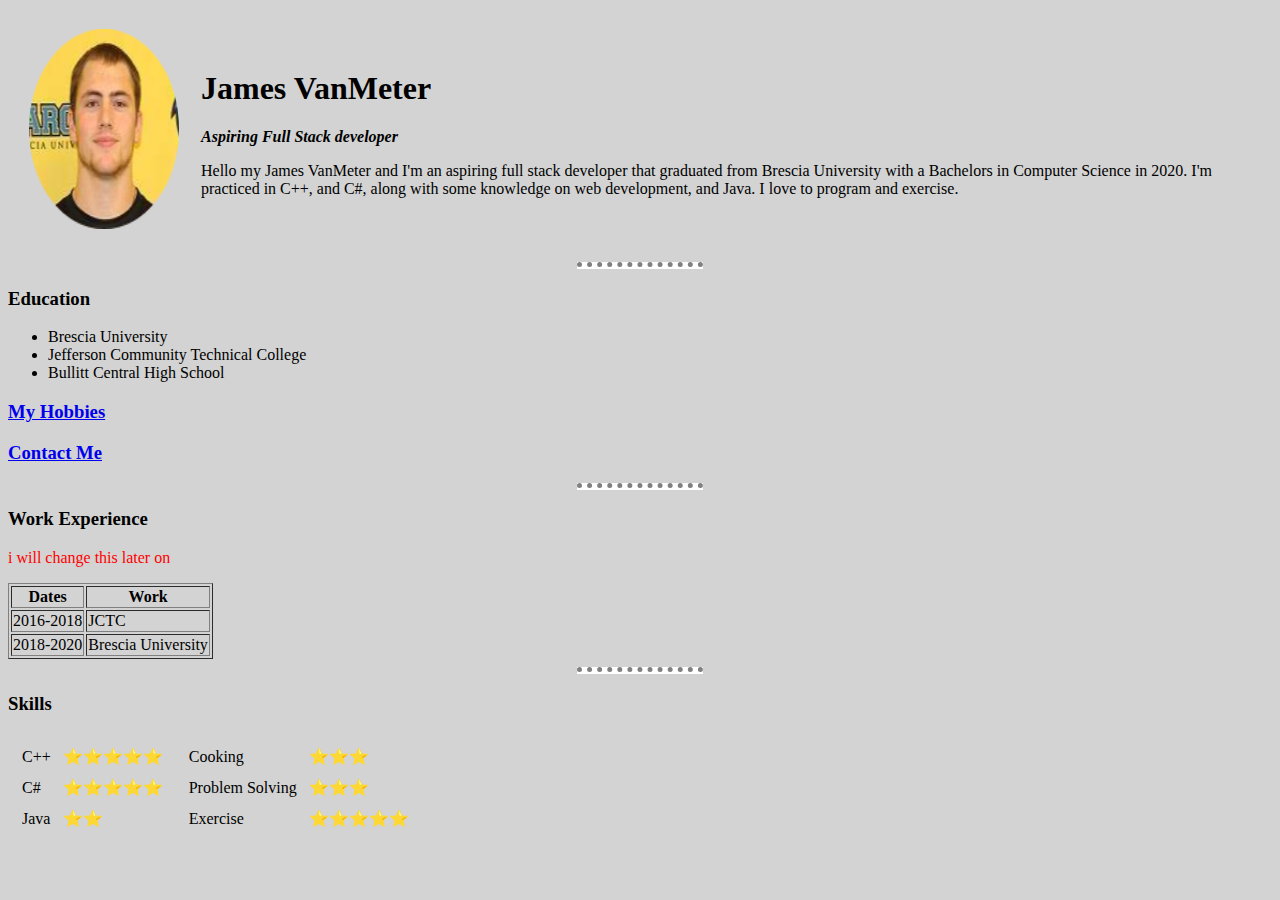
==== index.html @ faca7f40 "Update index.html" ====
<!DOCTYPE html>
<html>
    <head>
        <meta charset="utf-8">
        <title>James Personal Site</title>

        <style>
            body{
                background-color: lightgray;
            }
            hr{
                background-color: white;
                border: none;
                border-top: dotted;
                border-width: 5px;
                height: 2px;
                width: 10%;
            }
        </style>
    </head>
    <body>
        <table cellspacing="20">
            <tr>
                <td> <img src="MyPic.png" alt="James Profile Pic" width="150" height="200"> </td>
                <td> 
                    <h1>James VanMeter</h1>
                    <p><em><strong>Aspiring Full Stack developer</strong></em></p>
                    <p>Hello my James VanMeter and I'm an aspiring full stack developer that graduated from Brescia University with a Bachelors in Computer 
                        Science in 2020. I'm practiced in C++, and C#, along with some knowledge on web development, and Java. I love to program and 
                        exercise.</p>
                </td>
            </tr>
        </table>
       
        <hr>
        <h3>Education</h3>
        <ul>
            <li>Brescia University</li> 
            <li>Jefferson Community Technical College</li>
            <li>Bullitt Central High School</li>
        </ul>
       <h3><a href="hobbies.html">My Hobbies</a></h3>
       <h3><a href="contactInfo.html">Contact Me</a></h3>
       <hr>
       <h3>Work Experience</h3>
       <p style="color: red;">i will change this later on</p>
       <table border="1"> <!-- remember that the border is deprecated code we can use css for this -->
           <thead>
               <tr>
               <th>Dates</th>
               <th>Work</th>
               </tr>
           </thead>
           <tbody>
               <tr>
                   <td>2016-2018</td>
                   <td>JCTC</td>
               </tr>
               <tr>
                   <td>2018-2020</td>
                   <td>Brescia University</td>
               </tr>
           </tbody>
       </table>
       <hr>
       <h3>Skills</h3>
       <!-- this isn't really preferred because it hard to read the nested table -->
       <table>
           <tr>
              <td>
                  <table cellspacing="10">
                      <tr>
                          <td>C++</td>
                          <td>⭐⭐⭐⭐⭐</td>
                      </tr>
                      <tr>
                          <td>C#</td>
                          <td>⭐⭐⭐⭐⭐</td>
                      </tr>
                          <td>Java</td>
                          <td>⭐⭐</td>
                      <tr>

                      </tr>

                  </table>
              </td>
              <td>
                  <table cellspacing="10">
                    <tr>
                        <td>Cooking</td>
                        <td>⭐⭐⭐</td>
                    </tr>
                    <tr>
                        <td>Problem Solving</td>
                        <td>⭐⭐⭐</td>
                    </tr>
                        <td>Exercise</td>
                        <td>⭐⭐⭐⭐⭐</td>
                    <tr>

                    </tr>
                  </table>
              </td>
           </tr>
       </table>
    </body>
</html>
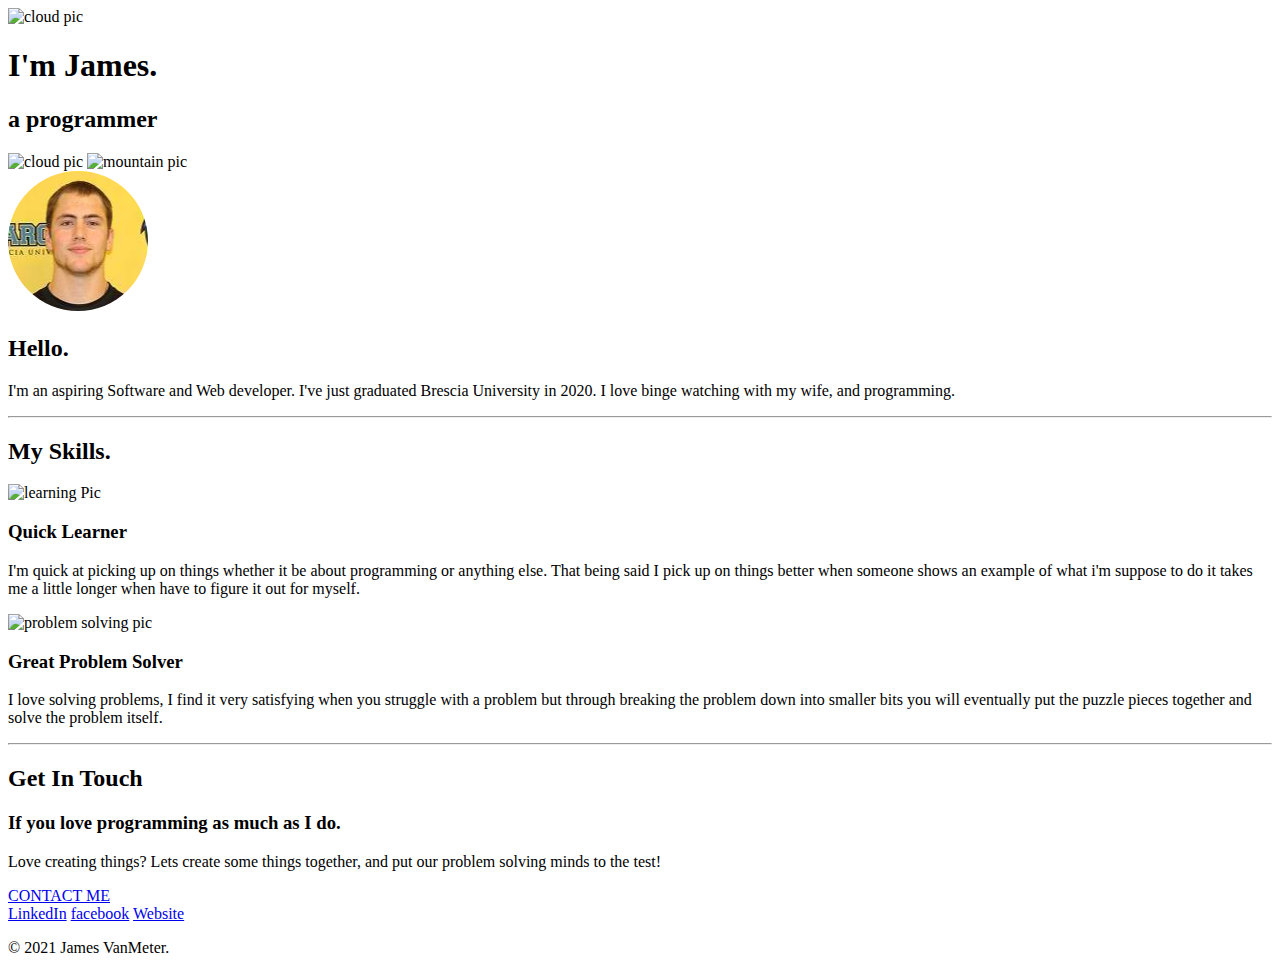
==== commit e32e994e: "Update index.html" ====
--- a/index.html
+++ b/index.html
@@ -1,108 +1,63 @@
 <!DOCTYPE html>
+
 <html>
     <head>
         <meta charset="utf-8">
-        <title>James Personal Site</title>
-
-        <style>
-            body{
-                background-color: lightgray;
-            }
-            hr{
-                background-color: white;
-                border: none;
-                border-top: dotted;
-                border-width: 5px;
-                height: 2px;
-                width: 10%;
-            }
-        </style>
+        <title>James VanMeter</title>
+        <link rel="stylesheet" href="css/styles.css">
+        <link rel="icon" href="favicon.ico">
+        <link href="https://fonts.googleapis.com/css2?family=Merriweather&family=Montserrat:wght@500&family=Sacramento&display=swap" rel="stylesheet">
     </head>
     <body>
-        <table cellspacing="20">
-            <tr>
-                <td> <img src="MyPic.png" alt="James Profile Pic" width="150" height="200"> </td>
-                <td> 
-                    <h1>James VanMeter</h1>
-                    <p><em><strong>Aspiring Full Stack developer</strong></em></p>
-                    <p>Hello my James VanMeter and I'm an aspiring full stack developer that graduated from Brescia University with a Bachelors in Computer 
-                        Science in 2020. I'm practiced in C++, and C#, along with some knowledge on web development, and Java. I love to program and 
-                        exercise.</p>
-                </td>
-            </tr>
-        </table>
-       
-        <hr>
-        <h3>Education</h3>
-        <ul>
-            <li>Brescia University</li> 
-            <li>Jefferson Community Technical College</li>
-            <li>Bullitt Central High School</li>
-        </ul>
-       <h3><a href="hobbies.html">My Hobbies</a></h3>
-       <h3><a href="contactInfo.html">Contact Me</a></h3>
-       <hr>
-       <h3>Work Experience</h3>
-       <p style="color: red;">i will change this later on</p>
-       <table border="1"> <!-- remember that the border is deprecated code we can use css for this -->
-           <thead>
-               <tr>
-               <th>Dates</th>
-               <th>Work</th>
-               </tr>
-           </thead>
-           <tbody>
-               <tr>
-                   <td>2016-2018</td>
-                   <td>JCTC</td>
-               </tr>
-               <tr>
-                   <td>2018-2020</td>
-                   <td>Brescia University</td>
-               </tr>
-           </tbody>
-       </table>
-       <hr>
-       <h3>Skills</h3>
-       <!-- this isn't really preferred because it hard to read the nested table -->
-       <table>
-           <tr>
-              <td>
-                  <table cellspacing="10">
-                      <tr>
-                          <td>C++</td>
-                          <td>⭐⭐⭐⭐⭐</td>
-                      </tr>
-                      <tr>
-                          <td>C#</td>
-                          <td>⭐⭐⭐⭐⭐</td>
-                      </tr>
-                          <td>Java</td>
-                          <td>⭐⭐</td>
-                      <tr>
-
-                      </tr>
-
-                  </table>
-              </td>
-              <td>
-                  <table cellspacing="10">
-                    <tr>
-                        <td>Cooking</td>
-                        <td>⭐⭐⭐</td>
-                    </tr>
-                    <tr>
-                        <td>Problem Solving</td>
-                        <td>⭐⭐⭐</td>
-                    </tr>
-                        <td>Exercise</td>
-                        <td>⭐⭐⭐⭐⭐</td>
-                    <tr>
-
-                    </tr>
-                  </table>
-              </td>
-           </tr>
-       </table>
+        <div class="topContainer">
+            <img src="CSS/CSS - My Site Images/cloud.png" alt="cloud pic" class="topCloud">
+            <h1>I'm James.</h1>
+            <h2 class="Bio">a programmer</h2>
+            <img src="CSS/CSS - My Site Images/cloud.png" alt="cloud pic" class="bottomCloud">
+            <img src="CSS/CSS - My Site Images/mountain.png" alt="mountain pic">
+        </div>
+        <div class="middle-container">
+            <div class="profile">
+              <img src="MyPic.png" alt="James Pic">
+              <h2>Hello.</h2>
+              <p class="intro">I'm an aspiring Software and Web developer. I've just graduated Brescia University in 2020. I love binge watching with my wife, and programming.</p>
+            </div>
+            <hr>
+            <div class="skills">
+              <h2>My Skills.</h2>
+              <div class="skill-row">
+                <img class="learning" src="learning Pic.webp" alt="learning Pic">
+                <h3>Quick Learner</h3>
+                <p>I'm quick at picking up on things whether it be about programming or anything else. That being said I pick up on things better 
+                  when someone shows an example of what i'm suppose to do it takes me a little longer when have to figure it out for myself.
+                </p>
+              </div>
+              <div class="skill-row">
+                <img class="problemSolving" src="problem solving pic.webp" alt="problem solving pic">
+                <h3>Great Problem Solver</h3>
+                <p>I love solving problems, I find it very satisfying when you struggle with a problem but through breaking the problem down into
+                  smaller bits you will eventually put the puzzle pieces together and solve the problem itself.
+                </p>
+              </div>
+            </div>
+            <hr>
+            <div class="contact-me">
+              <h2>Get In Touch</h2>
+              <h3>If you love programming as much as I do.</h3>
+              <p class="contact-message">Love creating things? Lets create some things together, and put our problem solving minds to the test!</p>
+              <div class="my-button">
+              <a class="btn" href="mailto:jamesvanmeter1219@gmail.com">CONTACT ME</a>
+              </div>
+            </div>
+          </div>
+          
+          
+          <div class="bottom-container">
+            <a class="footer-link" href="https://www.linkedin.com/">LinkedIn</a>
+            <a class="footer-link" href="https://facebook.com/">facebook</a>
+            <a class="footer-link" href="https://www.appbrewery.co/">Website</a>
+            <p class="copyright">© 2021 James VanMeter.</p>
+          </div>
+          
     </body>
 </html>
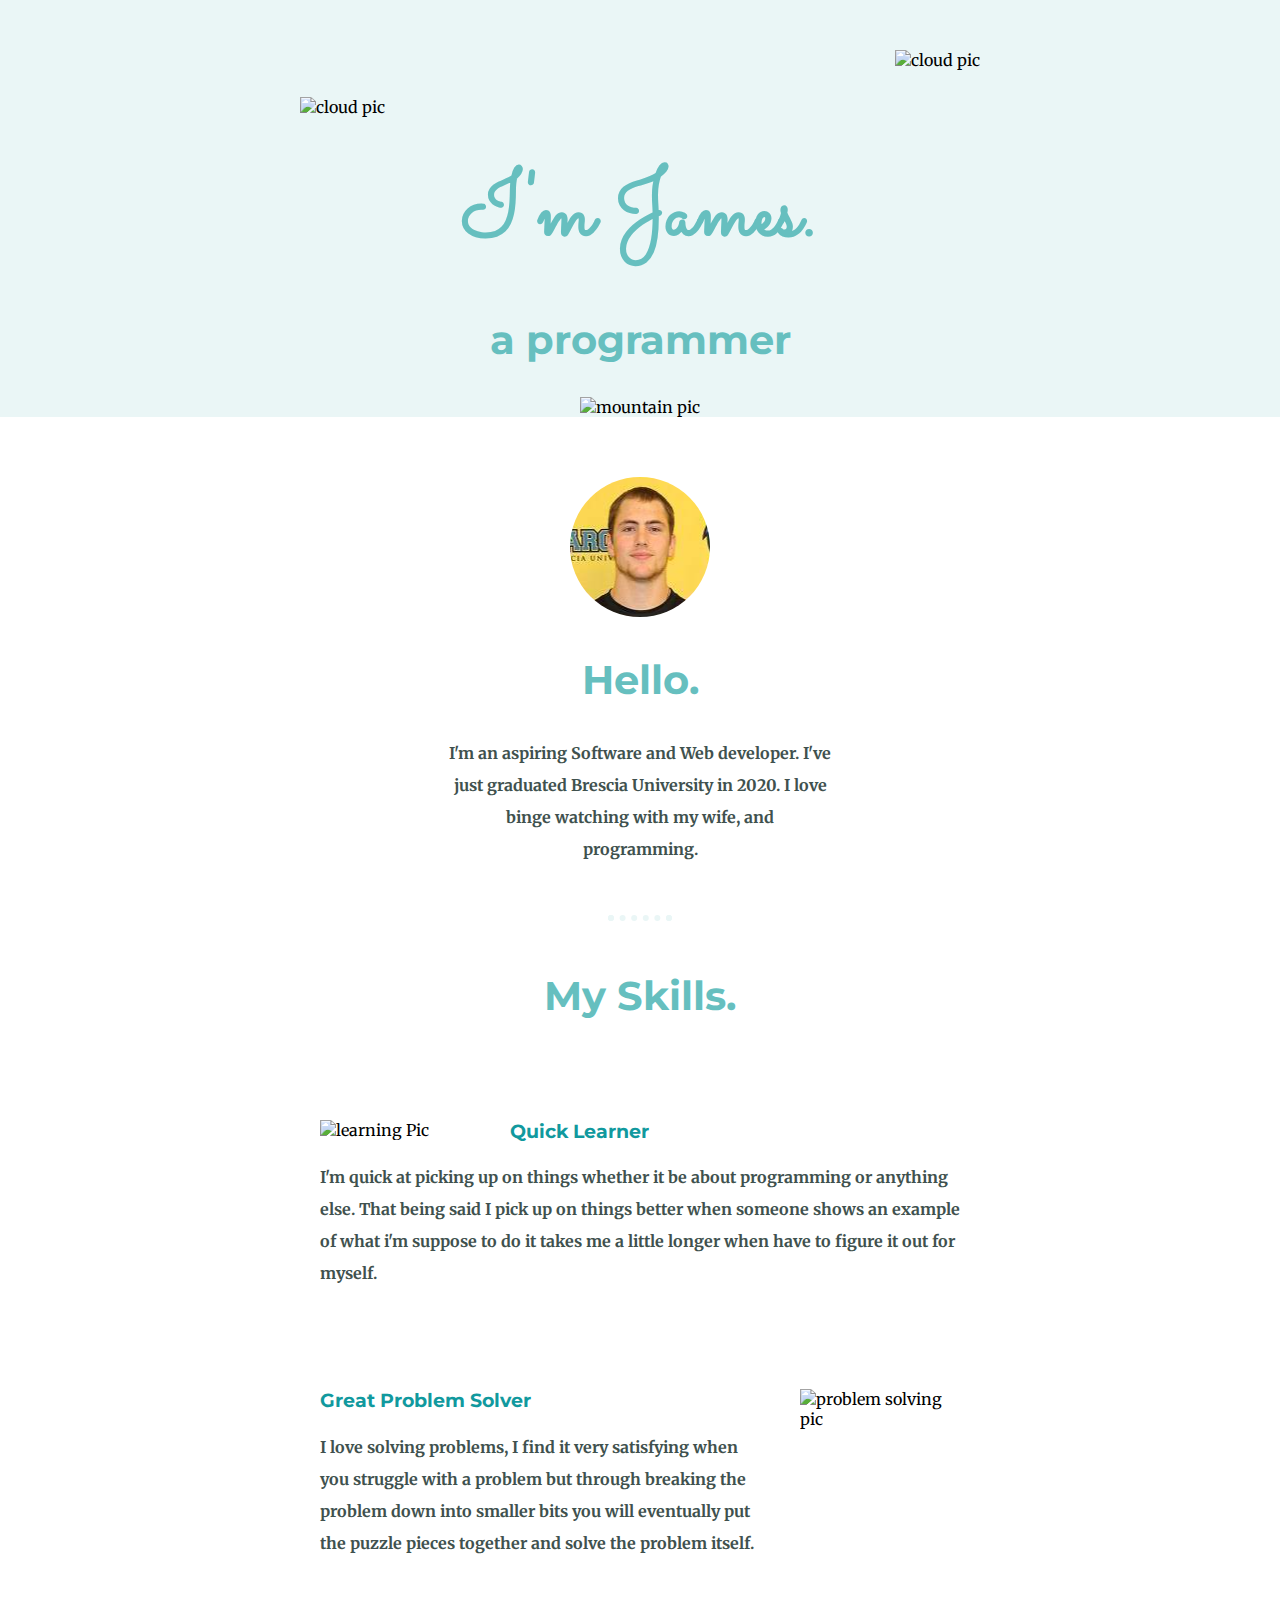
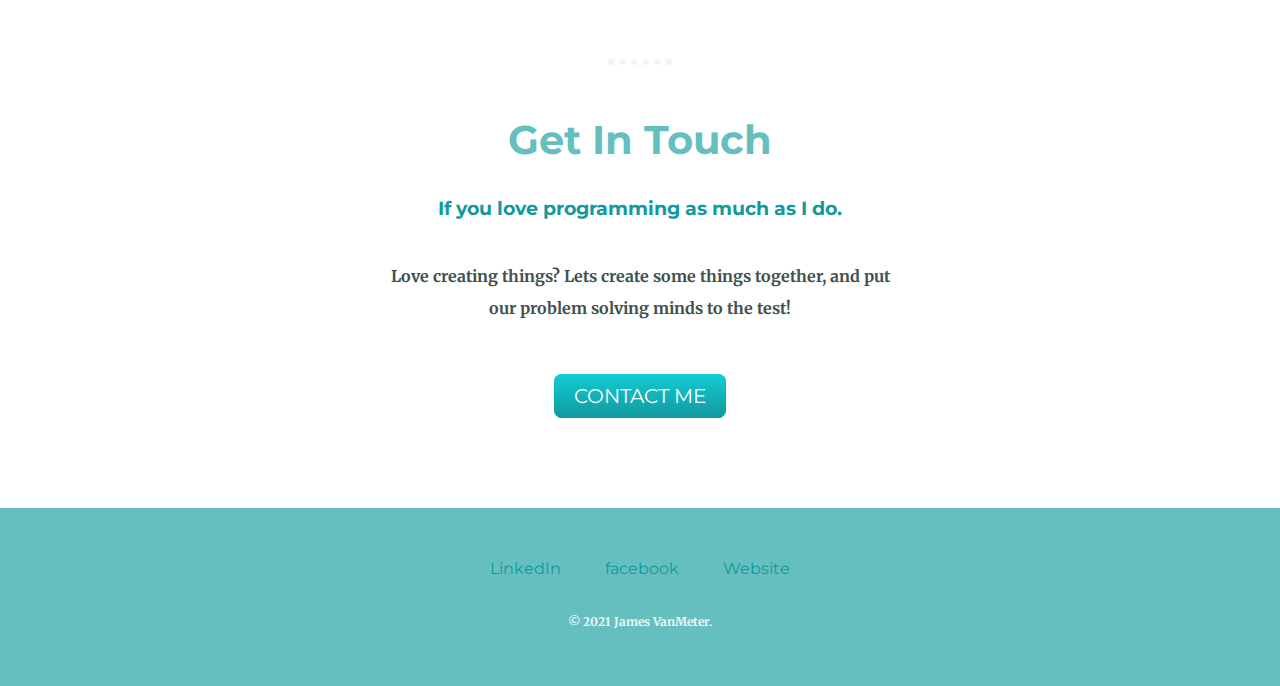
==== commit 0d2b2573: "Update index.html" ====
--- a/index.html
+++ b/index.html
@@ -1,10 +1,10 @@
 <!DOCTYPE html>
-
+<!-- CV site -->
 <html>
     <head>
         <meta charset="utf-8">
         <title>James VanMeter</title>
-        <link rel="stylesheet" href="css/styles.css">
+        <link rel="stylesheet" href="CSS/styles.css">
         <link rel="icon" href="favicon.ico">
         <link href="https://fonts.googleapis.com/css2?family=Merriweather&family=Montserrat:wght@500&family=Sacramento&display=swap" rel="stylesheet">
     </head>
--- a/CSS/styles.css
+++ b/CSS/styles.css
@@ -0,0 +1,152 @@
+body{
+  margin: 0px;
+  text-align: center;
+  font-family: 'Merriweather', serif;
+}
+
+h1{
+  font-size: 5.625rem;
+  margin: 3.125rem auto 0 auto;
+  font-family: 'Sacramento', sans-serif;  
+  color: #66BFBF;
+}
+
+h2{
+  font-family: 'Montserrat', sans-serif;
+  font-size: 2.5rem;
+  color: #66BFBF;
+}
+
+h3{
+  font-family: 'Montserrat', sans-serif;
+  color: #11999E;
+}
+
+a{
+  color: #11999E;
+  font-family: 'Montserrat', sans-serif;
+  margin: 10px 20px;
+  text-decoration: none;
+}
+
+a:hover{
+  color: #EAF6F6;
+}
+
+p{
+  color: #40514E;
+  font-weight: bold;
+  line-height: 2;
+}
+
+hr{
+  /*this looks a lot better then the way it was done before*/
+  border: dotted #EAF6F6 6px;
+  border-bottom: none;
+  width: 4%;
+  margin: 50px auto;
+}
+
+
+/*----------------------------------class selectors------------------------------*/
+.bio{
+  font-family: 'Montserrat', sans-serif;
+  font-size: 2.5rem;
+  color: #66BFBF;
+  font-weight: normal;
+  margin-top: 4.15rem;
+}
+
+.topContainer{
+  background-color:#eaf6f6;
+  position: relative;
+  padding-top: 100px;
+  margin-bottom: 3.75rem;
+   
+}
+
+.topCloud{
+  position: absolute;
+  top: 50px;
+  right: 300px;
+}
+
+.bottomCloud{
+  position: absolute;
+  left: 300px;
+  bottom: 300px; 
+}
+
+.skill-row{
+  width: 50%;
+  margin: 100px auto;
+  text-align: left;
+}
+
+.learning{
+  float: left;
+  width: 25%;
+  margin-right: 30px;
+}
+
+.problemSolving{
+  float: right;
+  width: 25%;
+  margin-left: 30px;
+  height: 13rem;
+}
+.btn {
+  background: #11cdd4;
+  background-image: -webkit-linear-gradient(top, #11cdd4, #11999e);
+  background-image: -moz-linear-gradient(top, #11cdd4, #11999e);
+  background-image: -ms-linear-gradient(top, #11cdd4, #11999e);
+  background-image: -o-linear-gradient(top, #11cdd4, #11999e);
+  background-image: linear-gradient(to bottom, #11cdd4, #11999e);
+  -webkit-border-radius: 8;
+  -moz-border-radius: 8;
+  border-radius: 8px;
+  font-family: 'Montserrat', sans-serif;
+  color: #ffffff;
+  font-size: 20px;
+  padding: 10px 20px 10px 20px;
+  text-decoration: none;
+}
+
+.btn:hover {
+  background: #30e3cb;
+  background-image: -webkit-linear-gradient(top, #30e3cb, #2bc4ad);
+  background-image: -moz-linear-gradient(top, #30e3cb, #2bc4ad);
+  background-image: -ms-linear-gradient(top, #30e3cb, #2bc4ad);
+  background-image: -o-linear-gradient(top, #30e3cb, #2bc4ad);
+  background-image: linear-gradient(to bottom, #30e3cb, #2bc4ad);
+  text-decoration: none;
+}
+
+.bottom-container{
+  background-color: #66BFBF;
+  padding: 50px 0 20px;
+  margin-top: 100px;
+}
+
+.copyright{
+  color:  #EAF6F6;
+  font-size: 0.75rem;
+  padding: 20px 0;
+}
+
+.intro{
+  width: 30%;
+  margin: auto;
+}
+
+.contact-message{
+  width: 40%;
+  margin: 40px auto 60px;
+}
+/*
+when working with margin remeber this (im pretty sure it works the same way with the others):
+1-value: all four sides
+2-value: 1st number -> top & bottom, 2nd number -> left & right
+3-value: 1st number -> top, 2nd number -> right & left, 3rd number -> bottom
+4-value: 1st -> top, 2nd -> right, 3rd -> bottom, 4th -> left
+*/
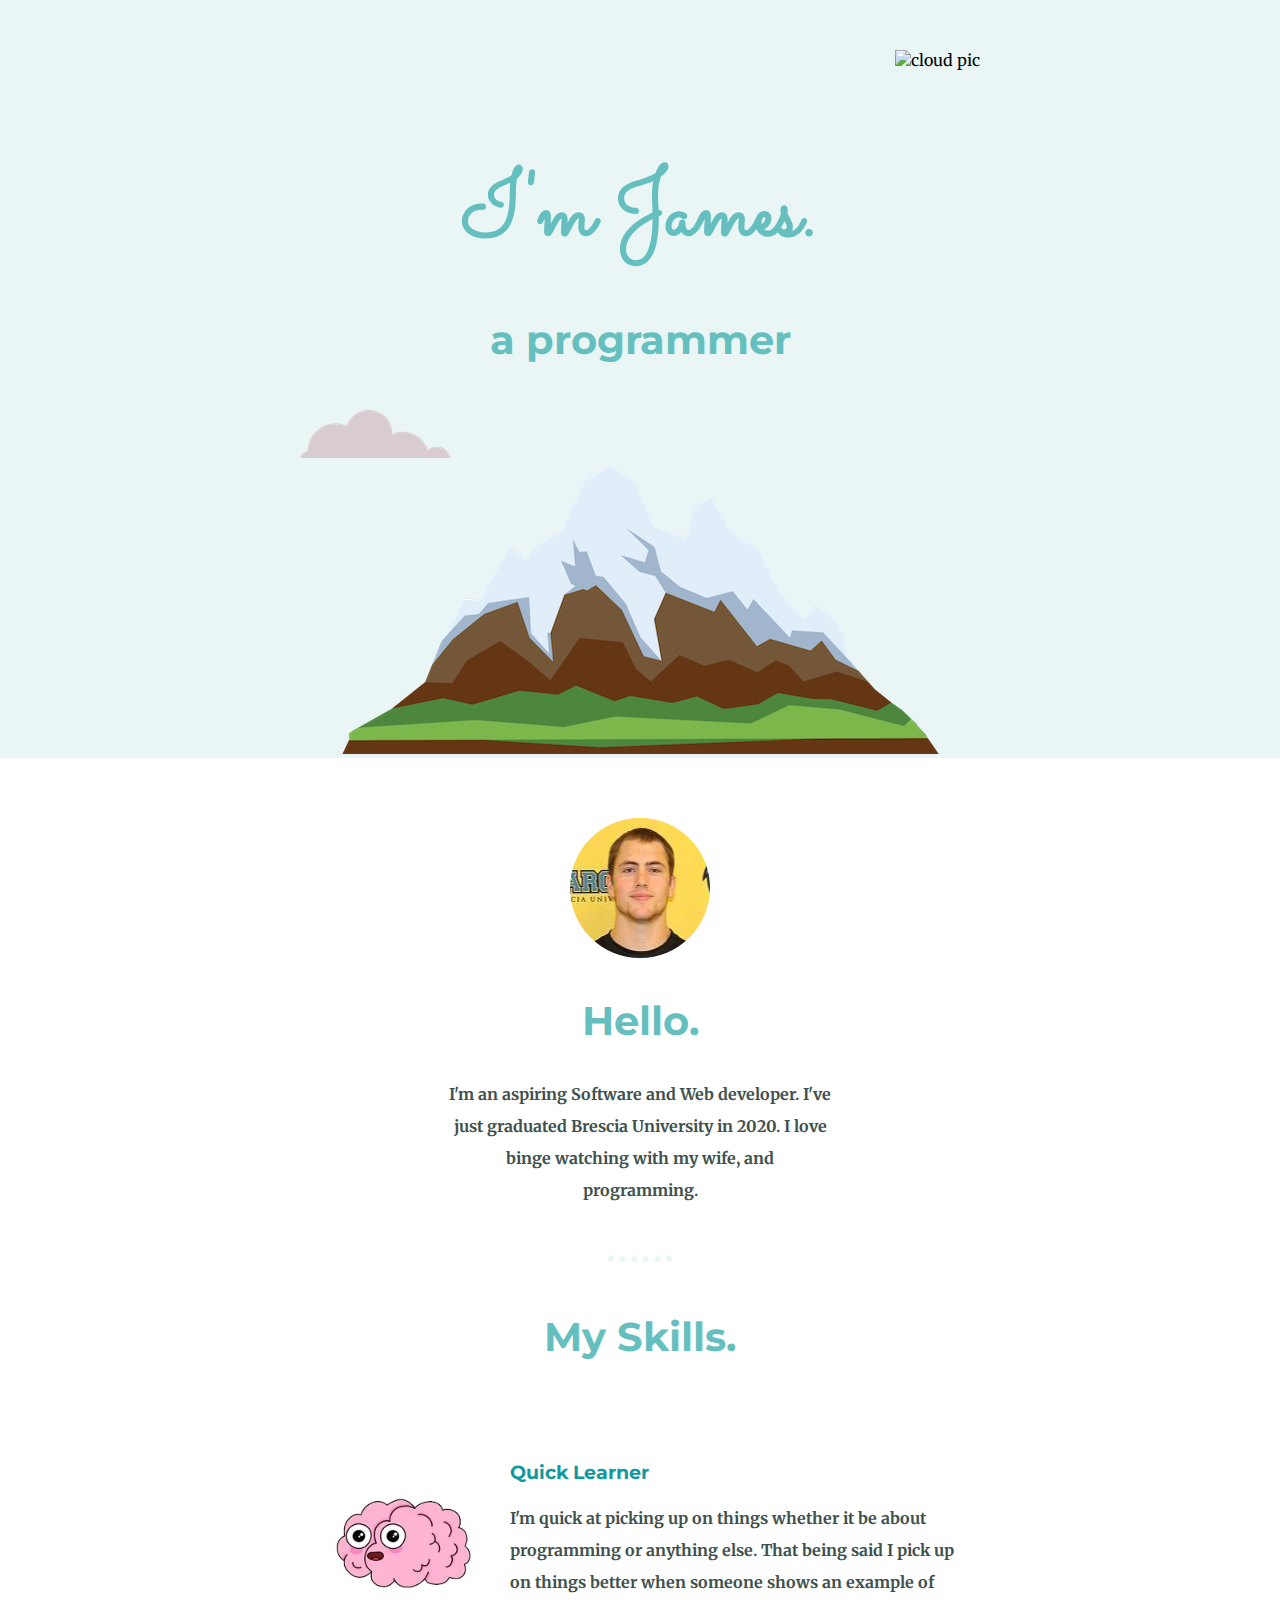
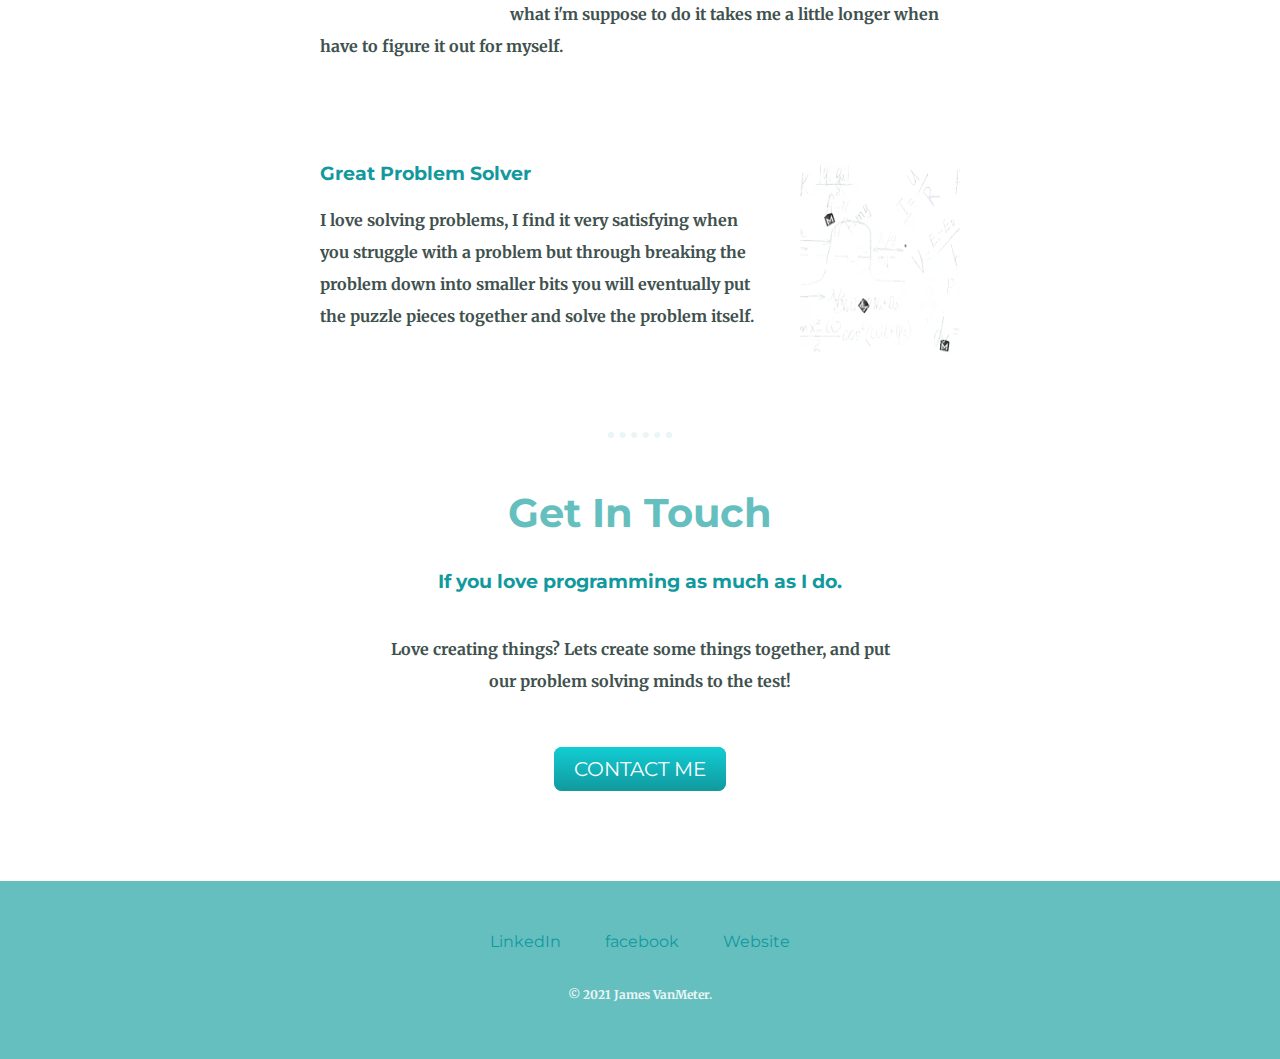
==== commit 985d2c12: "Update index.html" ====
--- a/index.html
+++ b/index.html
@@ -13,8 +13,8 @@
             <img src="CSS/CSS - My Site Images/cloud.png" alt="cloud pic" class="topCloud">
             <h1>I'm James.</h1>
             <h2 class="Bio">a programmer</h2>
-            <img src="CSS/CSS - My Site Images/cloud.png" alt="cloud pic" class="bottomCloud">
-            <img src="CSS/CSS - My Site Images/mountain.png" alt="mountain pic">
+            <img src="cloud.png" alt="cloud pic" class="bottomCloud">
+            <img src="mountain.png" alt="mountain pic">
         </div>
         <div class="middle-container">
             <div class="profile">
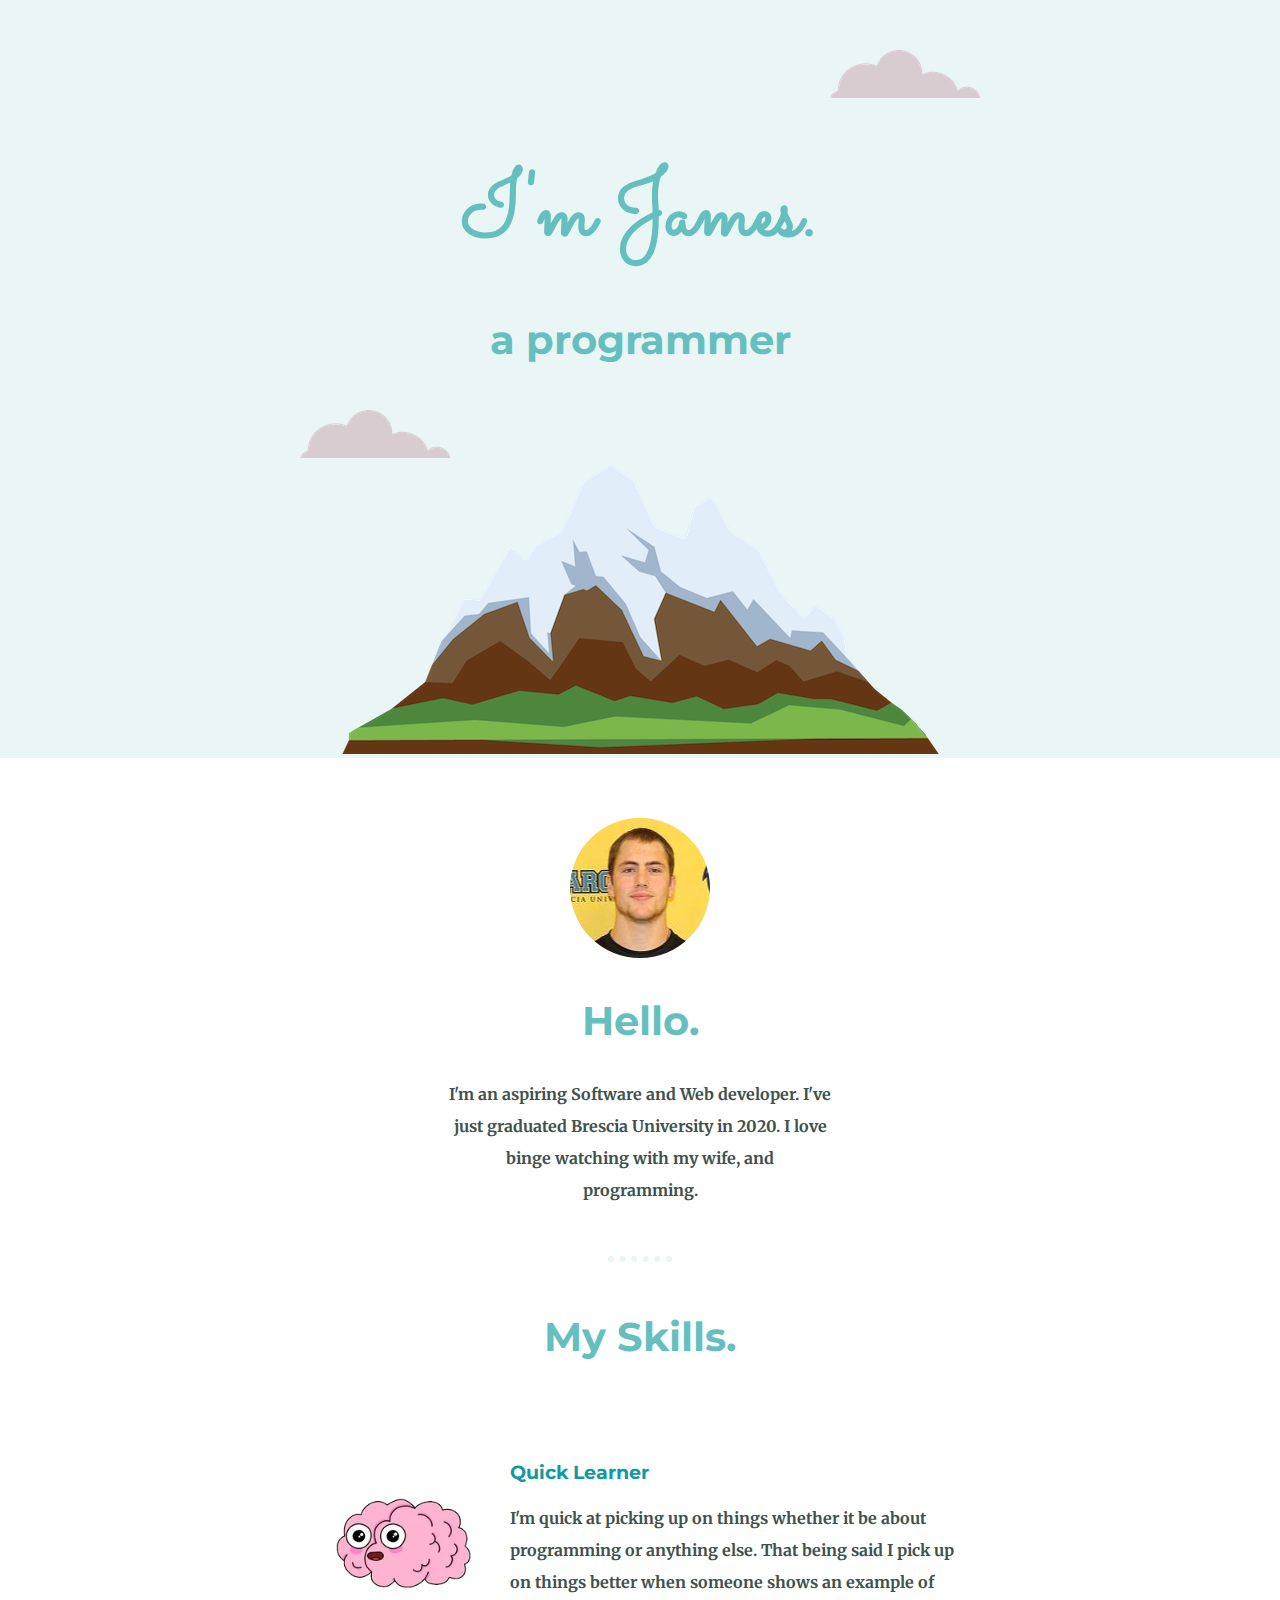
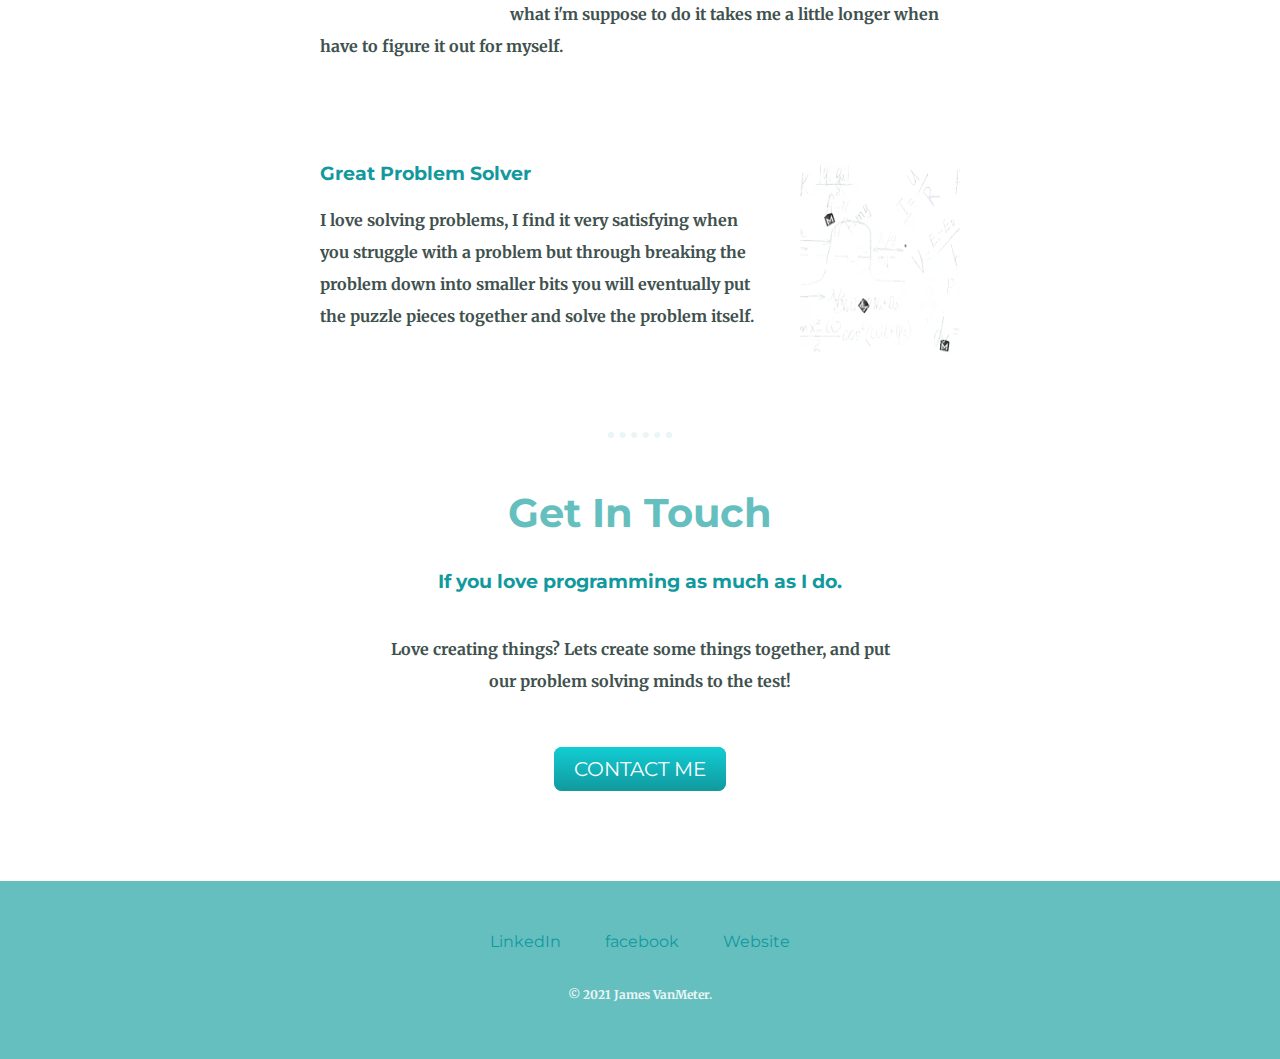
==== commit 94957935: "Update index.html" ====
--- a/index.html
+++ b/index.html
@@ -10,7 +10,7 @@
     </head>
     <body>
         <div class="topContainer">
-            <img src="CSS/CSS - My Site Images/cloud.png" alt="cloud pic" class="topCloud">
+            <img src="cloud.png" alt="cloud pic" class="topCloud">
             <h1>I'm James.</h1>
             <h2 class="Bio">a programmer</h2>
             <img src="cloud.png" alt="cloud pic" class="bottomCloud">
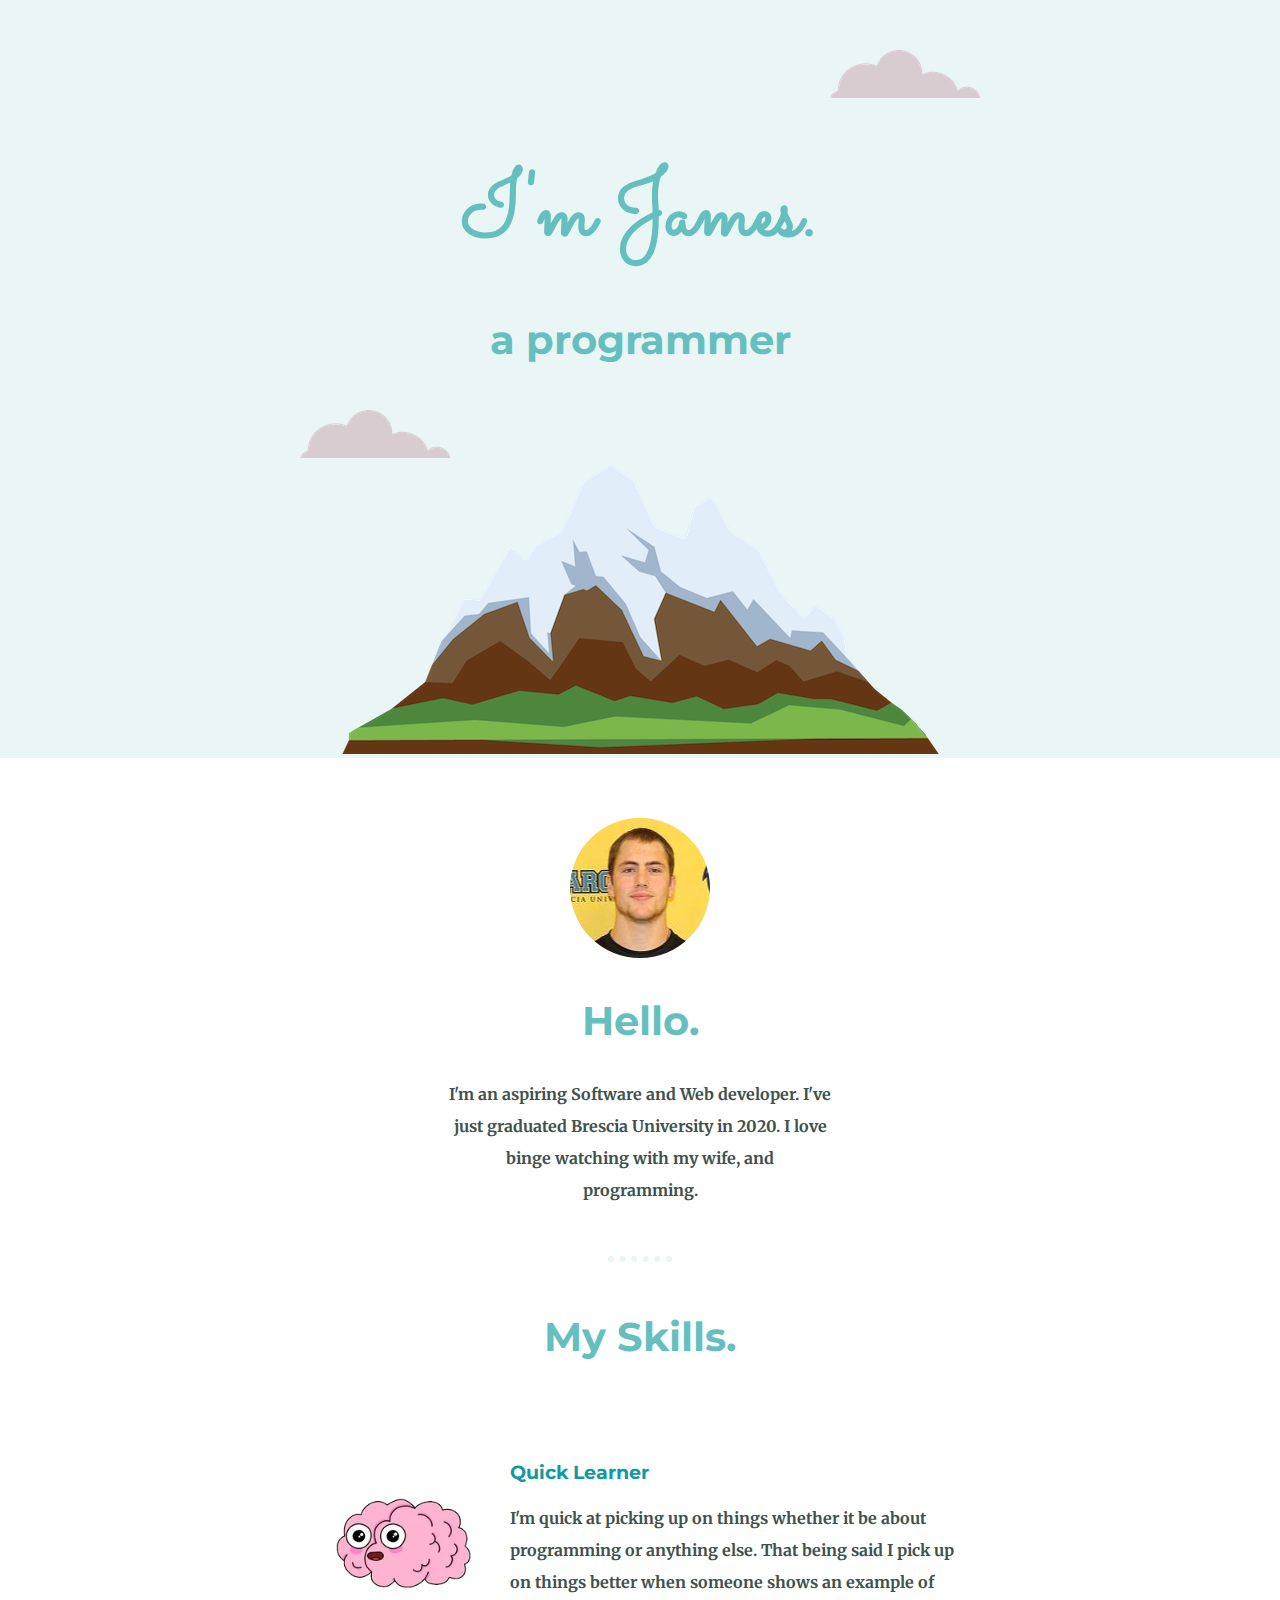
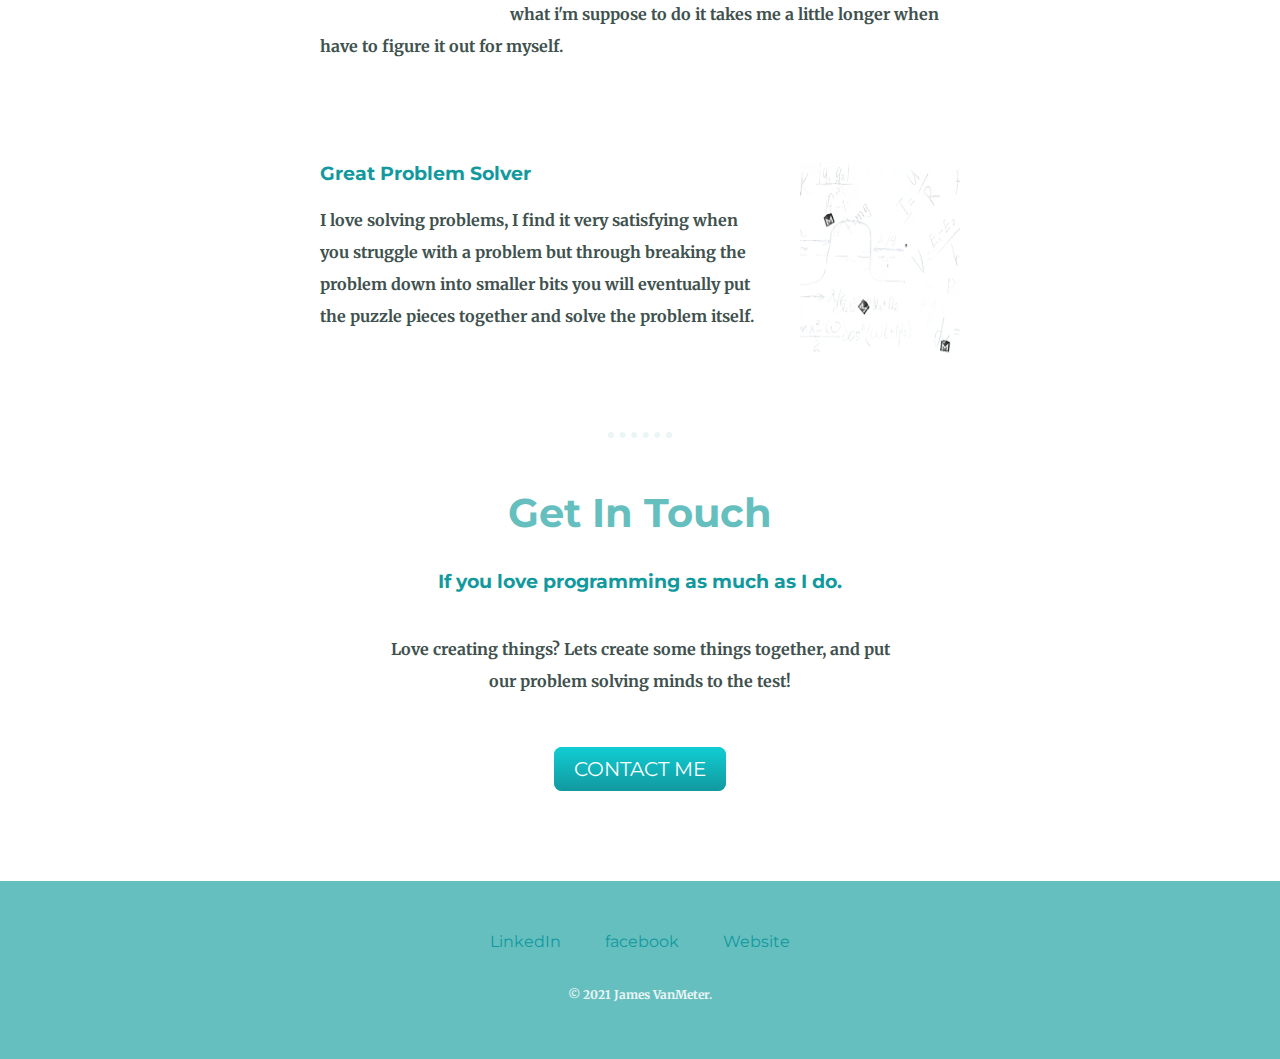
==== commit 2c52ff45: "Update index.html" ====
--- a/index.html
+++ b/index.html
@@ -55,7 +55,7 @@
           <div class="bottom-container">
             <a class="footer-link" href="https://www.linkedin.com/">LinkedIn</a>
             <a class="footer-link" href="https://facebook.com/">facebook</a>
-            <a class="footer-link" href="https://www.appbrewery.co/">Website</a>
+            <a class="footer-link" href="https://kaiwyrmsbane.github.io/cv/">Website</a>
             <p class="copyright">© 2021 James VanMeter.</p>
           </div>
           
